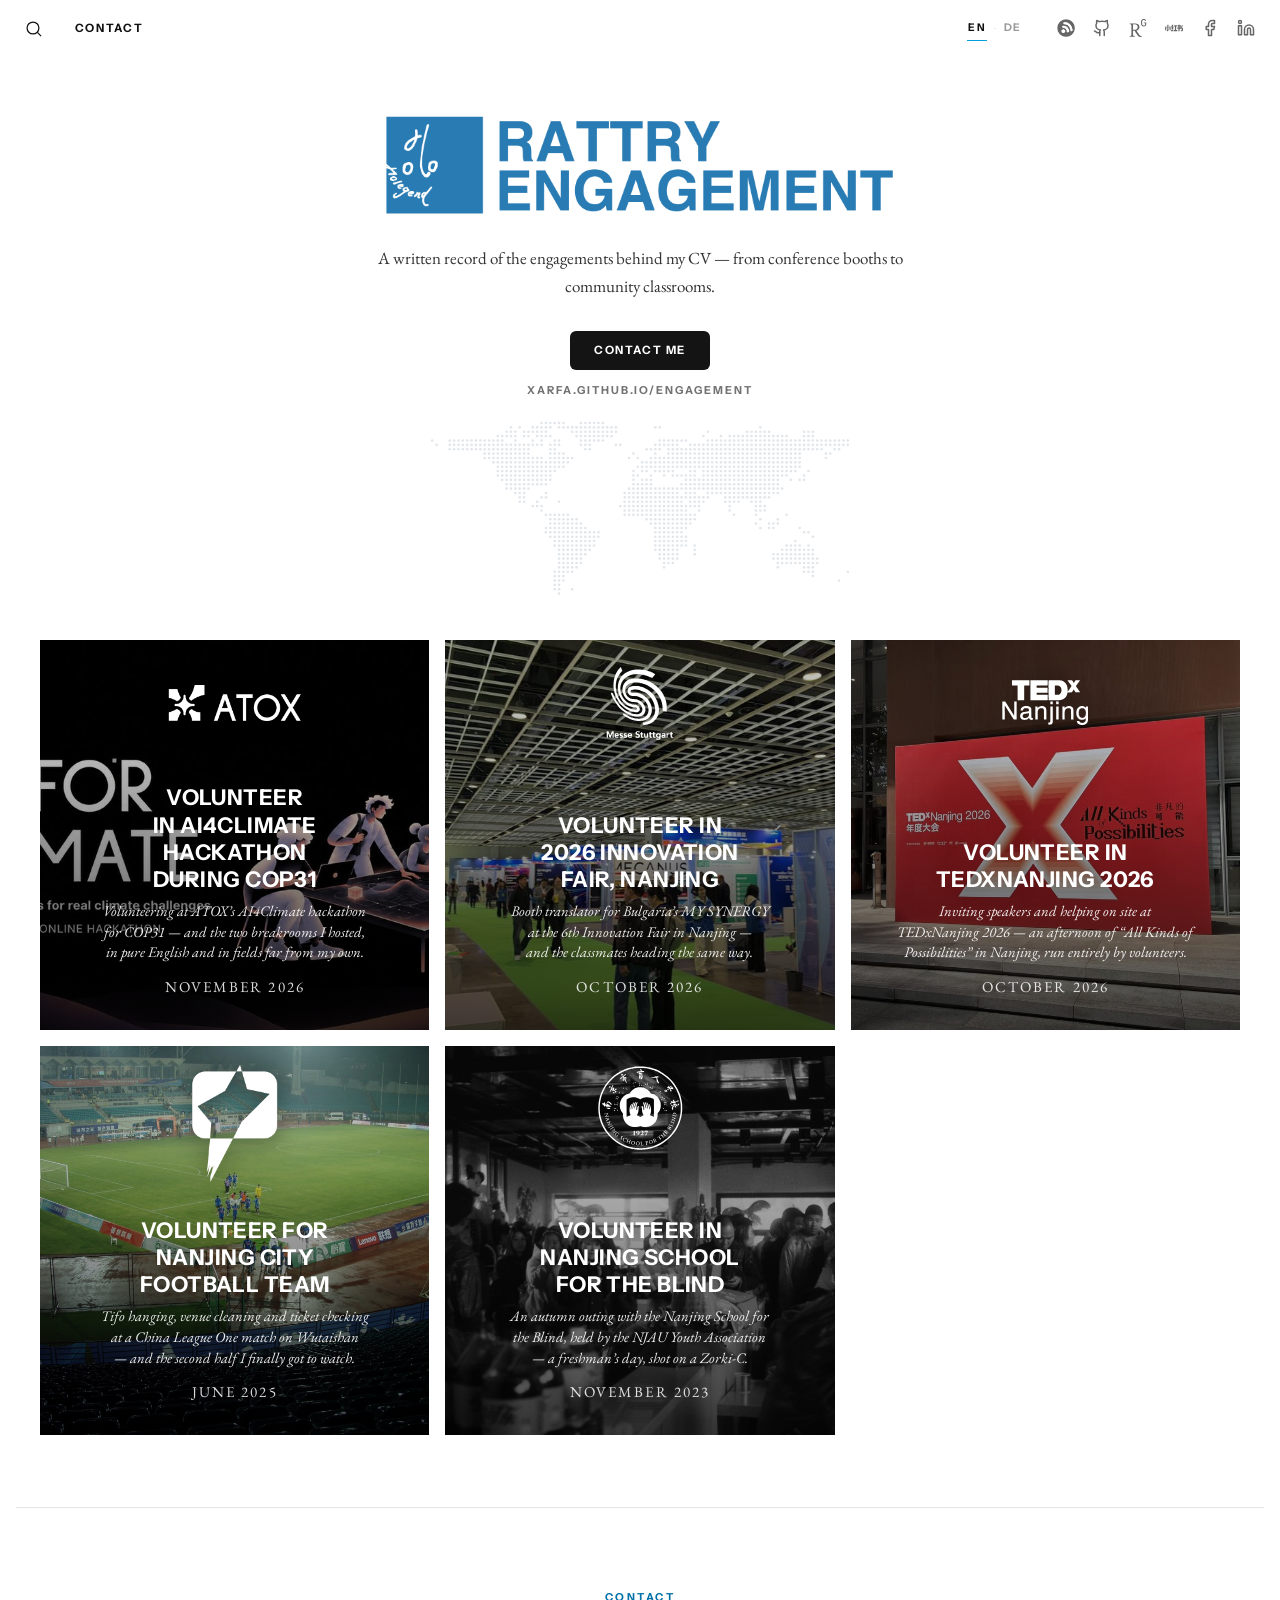
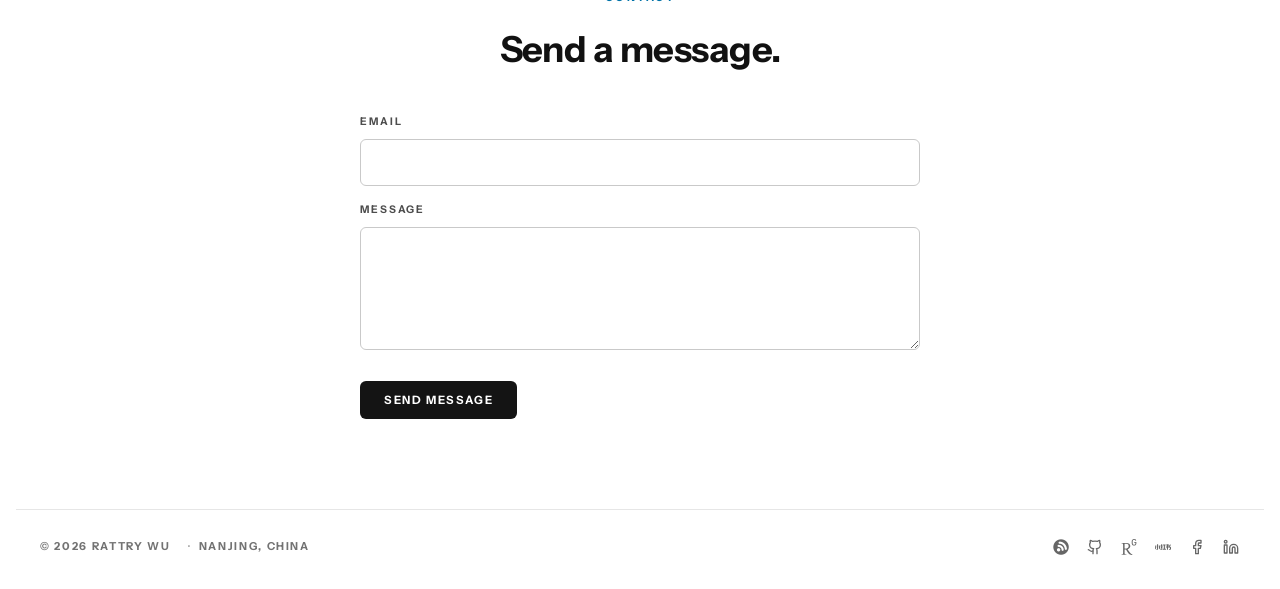
==== index.html @ fafada55 "City football: fig-6 caption corrected from the scoreboard (Nanjing City 1–0 Guangzhou Leopard, 45')" ====
<!doctype html>
<html lang="en">
<head>
<meta charset="utf-8">
<meta name="viewport" content="width=device-width, initial-scale=1">
<title>Engagement — Rattry Wu</title>
<meta name="description" content="A record of volunteering, leadership, international classes and community engagement — by Rattry Wu.">
<meta name="theme-color" content="#ffffff">
<meta property="og:type" content="website">
<meta property="og:title" content="Engagement — Rattry Wu">
<meta property="og:description" content="A record of volunteering, leadership, international classes and community engagement.">
<meta property="og:url" content="https://xarfa.github.io/Engagement/">
<meta property="og:site_name" content="Engagement — Rattry Wu">
<meta property="og:image" content="https://xarfa.github.io/Engagement/assets/og.png">
<meta property="og:image:width" content="1200">
<meta property="og:image:height" content="630">
<meta property="og:image:alt" content="Rattry Wu — Engagement">
<meta name="twitter:card" content="summary_large_image">
<link rel="canonical" href="https://xarfa.github.io/Engagement/">
<link rel="icon" href="favicon.svg" type="image/svg+xml">
<link rel="preload" href="assets/fonts/EBGaramond-var.woff2" as="font" type="font/woff2" crossorigin>
<link rel="preload" href="assets/fonts/EBGaramond-italic-var.woff2" as="font" type="font/woff2" crossorigin>
<link rel="preload" href="assets/fonts/InstrumentSans-var.woff2" as="font" type="font/woff2" crossorigin>
<script>document.documentElement.classList.add("js");</script>
<!-- GT Walsheim via Adobe Fonts: after adding the family at fonts.adobe.com,
     paste your kit link here, e.g. <link rel="stylesheet" href="https://use.typekit.net/XXXXXXX.css"> -->
<link rel="stylesheet" href="css/fonts.css">
<link rel="stylesheet" href="css/site.css?v=20261115h">
</head>
<body>

<a class="skip" href="#main">Skip to content</a>

<header class="site-head">
  <div class="head-left">
    <button class="icon-btn" type="button" data-search-open aria-label="Search engagements">
      <svg viewBox="0 0 24 24" fill="none" stroke="currentColor" stroke-width="1.5" aria-hidden="true">
        <circle cx="10.8" cy="10.8" r="7.1"/><path d="m16.1 16.1 4.4 4.4"/>
      </svg>
    </button>
    <a class="head-link" href="#contact" data-i18n="nav_contact">Contact</a>
  </div>
  <div class="head-right">
    <div class="lang-switch" role="group" aria-label="Language"></div>
    <div class="socials" data-socials role="group" aria-label="Social links"></div>
  </div>
</header>

<main id="main" tabindex="-1">
  <section class="masthead">
    <h1 class="logo-lockup" aria-label="Rattry Wu — Engagement">
      <img src="assets/logo-masthead.png" alt="Rattry — Engagement" width="1534" height="350">
    </h1>
    <p class="masthead-intro" data-i18n="intro">A written record of the engagements behind my CV — six assignments between 2024 and 2026, from conference booths to community classrooms.</p>
    <div class="masthead-actions">
      <a class="btn-solid" href="#contact" data-i18n="btn_contact">Contact me</a>
      <p class="site-url">xarfa.github.io/Engagement</p>
    </div>
    <div class="visitors" id="visitors"></div>
  </section>

  <section class="grid-section" aria-label="All engagements">
    <div class="story-grid" id="storyGrid"></div>
    <noscript>
      <p style="max-width:600px;margin:0 auto;text-align:center;font-style:italic;color:var(--mute)">
        This archive needs JavaScript to load. Please enable it, or write to
        <a href="mailto:2234545188@qq.com" style="border-bottom:1px solid currentColor">2234545188@qq.com</a>.
      </p>
    </noscript>
  </section>

  <section class="contact-block" id="contact" aria-label="Contact">
    <p class="contact-label" data-i18n="contact_label">Contact</p>
    <h2 class="contact-title" data-i18n="contact_title">Send a message.</h2>
    <form action="https://formsubmit.co/2234545188@qq.com" method="POST">
      <input type="hidden" name="_subject" value="New message from xarfa.github.io/Engagement">
      <input type="hidden" name="_captcha" value="false">
      <input type="hidden" name="_template" value="table">
      <div class="form-row">
        <label for="c-email" data-i18n="form_email">Email</label>
        <input id="c-email" type="email" name="email" autocomplete="email" required>
      </div>
      <div class="form-row">
        <label for="c-msg" data-i18n="form_message">Message</label>
        <textarea id="c-msg" name="message" rows="5" required></textarea>
      </div>
      <button class="btn-solid" type="submit" data-i18n="form_send">Send message</button>
    </form>
  </section>
</main>

<footer class="site-foot">
  <div class="site-foot-left">
    <span>© <span id="footYear">2026</span> Rattry Wu</span>
    <span>Nanjing, China</span>
  </div>
  <div class="socials" data-socials role="group" aria-label="Social links"></div>
</footer>

<script src="assets/visitors.js?v=20261114" defer></script>
<script src="js/data.js?v=20261116c" defer></script>
<script src="js/app.js?v=20261115h" defer></script>
</body>
</html>
---- css/fonts.css ----
/* Local, self-hosted variable fonts — no external requests. */
@font-face {
  font-family: "EB Garamond";
  src: url("../assets/fonts/EBGaramond-var.woff2") format("woff2");
  font-weight: 400 600;
  font-style: normal;
  font-display: swap;
}
@font-face {
  font-family: "EB Garamond";
  src: url("../assets/fonts/EBGaramond-italic-var.woff2") format("woff2");
  font-weight: 400;
  font-style: italic;
  font-display: swap;
}
@font-face {
  font-family: "Instrument Sans";
  src: url("../assets/fonts/InstrumentSans-var.woff2") format("woff2");
  font-weight: 400 700;
  font-style: normal;
  font-display: swap;
}
---- css/site.css ----
/* ==========================================================================
   Engagement — Rattry Wu
   System matched to the UN Volunteers × Exposure reference:
   white paper, near-black ink, one UN sky-blue accent, EB Garamond body,
   grotesque caps for titles. Square cards, 16px gutters, 24px margins,
   1440px container, 582–700px reading column.
   ========================================================================== */

:root {
  --paper: #ffffff;
  --wash: #f4f6f7;
  --ink: #111111;
  --ink-soft: #4d4d4d;
  --mute: #737373;
  --line: #e6e6e6;
  --line-strong: #c9c9c9;
  --blue: #009edb;
  --blue-deep: #0083c1;
  --blue-text: #0072a8;
  --ink-intro: #333333;
  --sans: "gt-walsheim", "Instrument Sans", "Helvetica Neue", Helvetica, Arial, sans-serif;
  --serif: "EB Garamond", Garamond, "Times New Roman", serif;
  --pad: 24px;
  --max: 1200px;
  --head: 58px;
  --measure: 582px;
  --ease: cubic-bezier(.22, .61, .36, 1);
}

*,
*::before,
*::after { box-sizing: border-box; }

html {
  scroll-behavior: smooth;
  scroll-padding-top: 72px;
  overflow-x: clip;
  -webkit-text-size-adjust: 100%;
}

body {
  margin: 0;
  background: var(--paper);
  color: var(--ink);
  font-family: var(--serif);
  font-size: 18px;
  line-height: 1.6;
  -webkit-font-smoothing: antialiased;
  text-rendering: optimizeLegibility;
}

body.is-locked { overflow: hidden; }

img { display: block; max-width: 100%; }

a { color: inherit; text-decoration: none; }

button {
  font: inherit;
  color: inherit;
  background: none;
  border: 0;
  padding: 0;
  cursor: pointer;
}

::selection { background: rgba(0, 158, 219, .16); }

:focus-visible {
  outline: 2px solid var(--blue);
  outline-offset: 4px;
  border-radius: 1px;
}

.visually-hidden {
  position: absolute !important;
  width: 1px; height: 1px;
  margin: -1px; padding: 0;
  overflow: hidden;
  clip: rect(0 0 0 0);
  white-space: nowrap;
  border: 0;
}

.skip {
  position: fixed;
  top: 10px; left: 10px;
  z-index: 200;
  padding: 10px 16px;
  background: var(--ink);
  color: #fff;
  font-family: var(--sans);
  font-size: 12px;
  letter-spacing: .08em;
  text-transform: uppercase;
  transform: translateY(-160%);
  transition: transform .2s var(--ease);
}
.skip:focus { transform: translateY(0); }

/* ================= HEADER ================= */

.site-head {
  position: sticky;
  top: 0;
  z-index: 60;
  height: var(--head);
  display: flex;
  align-items: center;
  justify-content: space-between;
  gap: 18px;
  padding: 0 var(--pad);
  background: rgba(255, 255, 255, .9);
  -webkit-backdrop-filter: blur(12px);
  backdrop-filter: blur(12px);
  border-bottom: 1px solid transparent;
  transition: border-color .35s var(--ease), height .35s var(--ease),
              background-color .35s var(--ease), backdrop-filter .35s var(--ease);
}
.site-head.is-scrolled {
  border-bottom-color: var(--line);
  height: 52px;
  background: rgba(255, 255, 255, .97);
}
body.is-locked:not(.story-page) .site-head {
  padding-right: calc(var(--pad) + var(--sbw, 0px));
}

.head-left,
.head-right {
  display: flex;
  align-items: center;
  gap: clamp(12px, 2vw, 26px);
  min-width: 0;
}

.head-actions {
  display: flex;
  align-items: center;
  gap: clamp(12px, 2vw, 26px);
}

.icon-btn {
  display: inline-flex;
  align-items: center;
  justify-content: center;
  width: 30px;
  height: 30px;
  color: var(--ink);
  transition: color .2s var(--ease), opacity .2s var(--ease);
}
.icon-btn:hover { color: var(--blue-deep); }
.icon-btn svg { width: 20px; height: 20px; }

/* align the magnifier's ink to the 24px shared left rail */
.head-left .icon-btn:first-child { margin-left: -5px; }

.head-link {
  font-family: var(--sans);
  font-size: 11.5px;
  font-weight: 700;
  letter-spacing: .15em;
  text-transform: uppercase;
  color: var(--ink);
  padding: 4px 0;
  border-bottom: 1px solid transparent;
  transition: border-color .25s var(--ease), color .25s var(--ease);
}
.head-link:hover { color: var(--blue-deep); border-bottom-color: currentColor; }

/* language switch */
.lang-switch { display: flex; align-items: center; gap: 7px; margin-right: 4px; }
.lang-switch span { color: var(--line-strong); font-size: 10px; }
.lang-switch button {
  font-family: var(--sans);
  font-size: 10.5px;
  font-weight: 700;
  letter-spacing: .12em;
  color: #9a9a9a;
  padding: 4px 1px 3px;
  border-bottom: 1px solid transparent;
  transition: color .2s var(--ease), border-color .2s var(--ease);
}
.lang-switch button:hover { color: var(--ink); }
.lang-switch button.is-active { color: var(--ink); border-bottom-color: var(--blue); }
.story-page .site-head .lang-switch button { color: rgba(255, 255, 255, .72); }
.story-page .site-head .lang-switch button:hover { color: #fff; }
.story-page .site-head .lang-switch button.is-active { color: #fff; border-bottom-color: #fff; }
.story-page .site-head.is-solid .lang-switch button,
.story-page .site-head.is-plain .lang-switch button { color: #9a9a9a; }
.story-page .site-head.is-solid .lang-switch button.is-active,
.story-page .site-head.is-plain .lang-switch button.is-active { color: var(--ink); border-bottom-color: var(--blue); }

.socials {
  display: flex;
  align-items: center;
  gap: 16px;
  margin-left: 4px;
}
.social {
  display: inline-flex;
  width: 20px;
  height: 20px;
  align-items: center;
  justify-content: center;
  transition: transform .3s var(--ease);
}
.social img {
  width: 18px;
  height: 18px;
  filter: grayscale(1) brightness(0) opacity(.6);
  transition: filter .22s var(--ease), opacity .22s var(--ease);
}
.social:hover img { filter: grayscale(1) brightness(0) opacity(.85); }
.social:hover { transform: translateY(-1px); }
.social.is-off { cursor: default; }
.social.is-off:hover { transform: none; }
.social.is-off:hover img { filter: grayscale(1) brightness(0) opacity(.6); }

/* LinkedIn has no public link: icon stays, hover/focus reveals a name tag */
.social { position: relative; }
.is-tip .tip {
  position: absolute;
  top: calc(100% + 9px);
  right: -6px;
  background: #141414;
  color: #fff;
  font-family: var(--sans);
  font-size: 9.5px;
  font-weight: 700;
  letter-spacing: .12em;
  text-transform: uppercase;
  padding: 6px 10px;
  border-radius: 4px;
  white-space: nowrap;
  opacity: 0;
  transform: translateY(-3px);
  transition: opacity .2s var(--ease), transform .2s var(--ease);
  pointer-events: none;
  z-index: 70;
}
.is-tip:hover .tip,
.is-tip:focus .tip { opacity: 1; transform: none; }

.head-back {
  display: inline-flex;
  align-items: center;
  gap: 9px;
  font-family: var(--sans);
  font-size: 11px;
  font-weight: 700;
  letter-spacing: .15em;
  text-transform: uppercase;
  color: var(--ink-soft);
  transition: color .2s var(--ease);
  white-space: nowrap;
}
.head-back svg { width: 17px; height: 12px; }
.head-back:hover { color: var(--blue-deep); }

/* ================= HOME / MASTHEAD ================= */

.masthead {
  width: 100%;
  max-width: calc(var(--max) + 2 * var(--pad));
  margin: 0 auto;
  padding: clamp(30px, 5vh, 52px) var(--pad) 0;
}

/* UN-logo-style lockup, artwork provided by the owner (blue emblem + wordmark) */
.logo-lockup {
  width: max-content;
  margin: 0 auto;
  font-size: 0;
}
.logo-lockup img {
  width: clamp(340px, 42vw, 600px);
  height: auto;
  display: block;
}

/* text lockup (404 page) */
.lockup {
  width: max-content;
  margin: 0 auto;
  font-family: var(--sans);
  font-weight: 700;
  text-transform: uppercase;
  color: var(--blue);
}
.lockup .ln {
  display: block;
  overflow: hidden;
  padding-bottom: .06em;
  margin-bottom: -.06em;
}
.lockup .ln > span {
  display: inline-block;
  transform: translateY(112%);
  animation: rise .85s cubic-bezier(.2, .7, .2, 1) forwards;
}
.lockup .ln:nth-child(2) > span { animation-delay: .1s; }
.lockup-top { font-size: clamp(23px, 3.9vw, 51px); line-height: 1.02; letter-spacing: .015em; }
.lockup .ln:not(.lockup-top) { font-size: clamp(42px, 7.1vw, 93px); line-height: 1; letter-spacing: .015em; }
@keyframes rise { to { transform: none; } }

/* entrance choreography: label leads, hero text and masthead intro follow */
.story-hero-inner > *, .story-byline, .masthead-intro, .masthead-actions {
  opacity: 0;
  transform: translateY(10px);
  animation: heroIn .7s var(--ease) forwards;
}
.story-kicker { animation-delay: .35s; }
.story-title { animation-delay: .1s; }
.story-sub { animation-delay: .2s; }
.story-byline, .masthead-intro { animation-delay: .35s; }
.masthead-actions { animation-delay: .5s; }
@keyframes heroIn { to { opacity: 1; transform: none; } }

.masthead-intro {
  max-width: 600px;
  margin: clamp(14px, 2.2vh, 22px) auto 0;
  text-align: center;
  font-size: 17px;
  line-height: 1.6;
  color: var(--ink-intro);
}

.masthead-actions {
  margin-top: clamp(22px, 3.5vh, 40px);
  display: flex;
  flex-direction: column;
  align-items: center;
  gap: 12px;
}

.btn-solid {
  display: inline-block;
  padding: 10px 24px;
  background: #141414;
  color: #fff;
  font-family: var(--sans);
  font-size: 11.5px;
  font-weight: 700;
  letter-spacing: .14em;
  text-transform: uppercase;
  border-radius: 6px;
  transition: background-color .25s var(--ease), transform .25s var(--ease);
}
.btn-solid:hover { background: #000; transform: translateY(-1px); }

.site-url {
  margin: 0;
  font-family: var(--sans);
  font-size: 11px;
  font-weight: 700;
  letter-spacing: .18em;
  text-transform: uppercase;
  color: var(--mute);
}

/* visitor cities map (dot-matrix world, adapted from wffp) — compact, inside the masthead */
.visitors {
  margin: clamp(12px, 2vh, 20px) auto 0;
  max-width: 420px;
  text-align: center;
}
.visitors svg { width: 100%; height: auto; display: block; }
.visitors .v-cities {
  display: none;
  margin: 14px 0 0;
  font-family: var(--serif);
  font-size: 13px;
  font-style: italic;
  line-height: 1.6;
  color: var(--mute);
}

/* ================= STORY GRID ================= */

.grid-section {
  padding: clamp(28px, 4.5vh, 52px) 0 clamp(56px, 8vh, 96px);
}

.story-grid {
  width: 100%;
  max-width: calc(var(--max) + 2 * var(--pad));
  margin: 0 auto;
  padding: 0 var(--pad);
  display: grid;
  grid-template-columns: repeat(3, minmax(0, 1fr));
  gap: 16px;
  min-height: 60vh;
}

.card {
  position: relative;
  display: block;
  aspect-ratio: 1 / 1;
  overflow: hidden;
  background: var(--wash);
  isolation: isolate;
}

.card-photo {
  position: absolute;
  inset: 0;
  z-index: 0;
}
.card-photo img {
  position: absolute;
  inset: 0;
  width: 100%;
  height: 100%;
  object-fit: cover;
  filter: saturate(.86);
  opacity: 0;
  transform: scale(1.04);
  transition: opacity .7s var(--ease), transform .9s var(--ease);
}
.card.has-image .card-photo img { opacity: 1; transform: scale(1); }
/* hover-in fast, release cinematic */
.card.has-image:hover .card-photo img {
  transform: scale(1.045);
  transition: opacity .7s var(--ease), transform .45s var(--ease);
}

/* UNV-style bottom scrim keeps the white titles readable */
.card-scrim {
  position: absolute;
  inset: 0;
  z-index: 1;
  background: linear-gradient(to top,
    rgba(0, 0, 0, .72) 0%,
    rgba(0, 0, 0, .48) 38%,
    rgba(0, 0, 0, .28) 70%,
    rgba(0, 0, 0, .24) 100%);
  opacity: 0;
  transition: opacity .5s var(--ease);
}
.card.has-image .card-scrim { opacity: 1; }

.card-body {
  position: absolute;
  z-index: 2;
  inset: auto 0 0;
  padding: 0 clamp(18px, 2vw, 30px) clamp(22px, 2.4vw, 34px);
  text-align: center;
  color: var(--ink);
}
.card-title {
  margin: 0 auto;
  max-width: 10.5em;
  font-family: var(--sans);
  font-size: clamp(17px, 1.7vw, 24px);
  font-weight: 700;
  line-height: 1.25;
  letter-spacing: .02em;
  text-transform: uppercase;
  text-wrap: balance;
}
.card-deck {
  margin: 8px 0 0;
  font-family: var(--serif);
  font-size: clamp(14.5px, 1.15vw, 16.5px);
  font-style: italic;
  line-height: 1.4;
  color: var(--ink-soft);
  text-wrap: balance;
}
.card-date {
  display: block;
  margin-top: 12px;
  font-family: var(--serif);
  font-size: 15px;
  letter-spacing: .14em;
  text-transform: uppercase;
  color: var(--mute);
}

.card.has-image .card-body { color: #fff; }
.card.has-image .card-deck { color: rgba(255, 255, 255, .92); }
.card.has-image .card-date { color: rgba(255, 255, 255, .85); }

.card.has-image:hover .card-title {
  text-decoration: underline;
  text-decoration-thickness: 1.5px;
  text-underline-offset: 5px;
  text-decoration-color: rgba(255, 255, 255, .65);
}

/* organiser mark overlaid top-centre of the card (per story: data.js `logos.card`) */
.card-logo {
  position: absolute;
  z-index: 2;
  top: 5%;
  left: 50%;
  transform: translateX(-50%);
  width: 34%;
  height: auto;
  pointer-events: none;
  filter: drop-shadow(0 1px 12px rgba(0, 0, 0, .38));
}

/* load-in stagger — hidden state only when JS is known to run (.js on <html>) */
@keyframes revealIn {
  to { opacity: 1; transform: none; }
}
.js .reveal {
  opacity: 0;
  transform: translateY(14px);
  animation: revealIn .8s var(--ease) forwards;
  animation-delay: calc(var(--i, 0) * 45ms + 380ms);
}

/* scroll reveal — reference rhythm: 500ms / 10px / scale .99 */
.sr {
  opacity: 0;
  transform: translateY(10px) scale(.99);
  transition: opacity .5s cubic-bezier(.42, 0, .2, .99),
              transform .5s cubic-bezier(.42, 0, .2, .99);
}
.sr.is-in { opacity: 1; transform: none; }
@media (prefers-reduced-motion: reduce) {
  .sr { opacity: 1; transform: none; transition: none; }
}
@media print {
  .sr { opacity: 1 !important; transform: none !important; }
}

@media (max-width: 920px) {
  .story-grid { grid-template-columns: repeat(2, minmax(0, 1fr)); }
  .card-title { font-size: clamp(16px, 2.2vw, 22px); }
  .card-deck { font-size: 15px; }
}

@media (max-width: 640px) {
  :root { --head: 54px; --pad: 20px; }
  .story-grid { grid-template-columns: minmax(0, 1fr); }
  .masthead { padding-top: 44px; }
  .lockup-top { font-size: clamp(19px, 5.2vw, 24px); }
  .lockup .ln:not(.lockup-top) { font-size: clamp(35px, 9.5vw, 44px); }
  .masthead-intro { font-size: 16px; }
  .card-title { font-size: 23px; }
  .card-deck { font-size: 15.5px; }
  .card-date { font-size: 13px; }
}

@media (max-width: 560px) {
  .site-head .socials { display: none; }
}

/* ================= STORY DETAIL ================= */

.story-page .site-head {
  position: fixed;
  left: 0;
  right: 0;
  background: transparent;
  -webkit-backdrop-filter: none;
  backdrop-filter: none;
  border-bottom-color: transparent;
  color: #fff;
}
.story-page .site-head .head-back,
.story-page .site-head .head-link,
.story-page .site-head .icon-btn {
  color: #fff;
  text-shadow: 0 1px 18px rgba(0, 0, 0, .5);
}
.story-page .site-head .social img {
  filter: grayscale(1) brightness(0) invert(1) opacity(.72);
}
.story-page .site-head .social:hover img { filter: grayscale(1) brightness(0) invert(1) opacity(.95); }
.story-page .site-head .social.is-off:hover img { filter: grayscale(1) brightness(0) invert(1) opacity(.72); }
.story-page .site-head.is-solid {
  background: rgba(255, 255, 255, .97);
  -webkit-backdrop-filter: blur(12px);
  backdrop-filter: blur(12px);
  border-bottom-color: var(--line);
  height: 52px;
  color: var(--ink);
}
.story-page .site-head.is-solid .head-back,
.story-page .site-head.is-solid .head-link,
.story-page .site-head.is-solid .icon-btn { color: var(--ink); text-shadow: none; }
.story-page .site-head.is-solid .social img {
  filter: grayscale(1) brightness(0) opacity(.5);
}
.story-page .site-head.is-solid .social:hover img { filter: grayscale(1) brightness(0) opacity(.85); }
.story-page .site-head.is-solid .icon-btn:hover { color: var(--blue-deep); }

/* in-app 404: white page behind a fixed transparent header — make it solid */
.story-page.is-plain .site-head {
  background: rgba(255, 255, 255, .97);
  -webkit-backdrop-filter: blur(12px);
  backdrop-filter: blur(12px);
  border-bottom-color: var(--line);
}
.story-page.is-plain .site-head .head-back,
.story-page.is-plain .site-head .head-link,
.story-page.is-plain .site-head .icon-btn { color: var(--ink); text-shadow: none; }
.story-page.is-plain .site-head .social img { filter: grayscale(1) brightness(0) opacity(.6); }
.story-page.is-plain .site-head .social:hover img { filter: grayscale(1) brightness(0) opacity(.85); }

.story-hero {
  position: relative;
  min-height: 100svh;
  display: grid;
  place-items: center;
  overflow: hidden;
  padding: clamp(110px, 16vh, 170px) var(--pad) clamp(86px, 12vh, 120px);
  background: #1a1a1a;
  color: #fff;
  text-align: center;
  isolation: isolate;
}
.story-hero::after {
  content: "";
  position: absolute;
  inset: 0;
  z-index: 1;
  background:
    linear-gradient(180deg, rgba(0, 0, 0, .46) 0%, rgba(0, 0, 0, .22) 48%, rgba(0, 0, 0, .58) 100%),
    radial-gradient(90% 70% at 50% 45%, rgba(0, 0, 0, .12) 20%, rgba(0, 0, 0, .24) 100%);
  pointer-events: none;
}
.story-hero-media {
  position: absolute;
  inset: 0;
  z-index: 0;
  will-change: transform;
}
.story-hero-media img {
  width: 100%;
  height: 100%;
  object-fit: cover;
  filter: saturate(.86);
  opacity: 0;
  transform: scale(1.04);
  transition: opacity .9s var(--ease), transform 1.1s var(--ease);
}
.story-hero.has-image .story-hero-media img { opacity: 1; transform: scale(1); }

/* engagement logos stacked at the bottom-left of the cover
   (per story: data.js `logos.hero`, listed bottom-up — first entry sits lowest).
   Each logo's render width comes from data (`w`, % of column) so marks with
   different aspect ratios keep a similar optical mass — not same-width,
   not same-height. Column width follows the owner's marker. */
.story-hero-logos {
  position: absolute;
  z-index: 3;
  left: clamp(10px, 1.8vw, 30px);
  bottom: clamp(14px, 2.8vh, 30px);
  width: clamp(72px, 12.4vw, 176px);
  display: flex;
  flex-direction: column-reverse;
  align-items: flex-start;
  gap: clamp(10px, 1.8vh, 14px);
  pointer-events: none;
}
.story-hero-logos img {
  height: auto;
  max-width: none; /* lg.w may exceed the column (e.g. 200) — let it through */
  filter: drop-shadow(0 1px 14px rgba(0, 0, 0, .45));
}

.story-hero-inner {
  position: relative;
  z-index: 3;
  width: 100%;
  max-width: 900px;
  margin: 0 auto;
}
.story-kicker {
  margin: clamp(18px, 3vh, 26px) 0 0;
  font-family: var(--sans);
  font-size: 10.5px;
  font-weight: 700;
  letter-spacing: .26em;
  text-transform: uppercase;
  color: rgba(255, 255, 255, .85);
}
.story-title {
  margin: 0 auto;
  max-width: 860px;
  font-family: var(--sans);
  font-size: clamp(27px, 4.6vw, 40px);
  font-weight: 700;
  line-height: 1.18;
  letter-spacing: .075em;
  text-transform: uppercase;
  text-wrap: balance;
  color: #fff;
}
.story-sub {
  margin: clamp(16px, 2.6vh, 24px) auto 0;
  max-width: 760px;
  font-family: var(--serif);
  font-size: clamp(19px, 2.2vw, 27px);
  font-style: italic;
  line-height: 1.4;
  color: rgba(255, 255, 255, .92);
  text-wrap: balance;
}
/* Bottom-anchored author group: avatar → By Rattry Wu → date */
.story-byline {
  position: absolute;
  z-index: 3;
  left: 0;
  right: 0;
  bottom: clamp(26px, 4.5vh, 44px);
  margin: 0;
  display: flex;
  flex-direction: column;
  align-items: center;
  gap: 10px;
  text-align: center;
}
.byline-avatar {
  width: 80px;
  height: 80px;
  border-radius: 50%;
  object-fit: cover;
  border: 2px solid rgba(255, 255, 255, .45);
  background: rgba(255, 255, 255, .12);
  opacity: 0;
  transform: scale(1.04);
  transition: opacity .6s var(--ease), transform .9s var(--ease);
}
.story-hero.has-avatar .byline-avatar { opacity: 1; transform: none; }
.byline-name {
  margin: 0;
  font-family: var(--sans);
  font-size: 16px;
  font-weight: 700;
  letter-spacing: .04em;
  color: #fff;
}
.byline-name .by {
  font-family: var(--serif);
  font-size: 17px;
  font-weight: 400;
  letter-spacing: 0;
  text-transform: none;
  margin-right: .35em;
  color: rgba(255, 255, 255, .85);
}
.byline-date {
  margin: 0;
  font-family: var(--serif);
  font-size: 15px;
  color: rgba(255, 255, 255, .85);
}
.byline-date .sep { margin: 0 .55em; opacity: .6; }

.story-main {
  padding: clamp(48px, 7vh, 76px) var(--pad) clamp(64px, 9vh, 110px);
}

/* UNV reading column: EB Garamond 18/27.4, single measure */
.story-body {
  max-width: var(--measure);
  margin: 0 auto;
  font-size: 18px;
  line-height: 1.52;
  color: var(--ink);
}
.story-body p {
  margin: 0 0 21px;
  text-wrap: pretty;
}
.story-body blockquote {
  margin: clamp(40px, 6vh, 60px) auto;
  padding: 0;
  max-width: 640px;
  text-align: center;
  font-size: clamp(21px, 2vw, 25px);
  font-style: italic;
  line-height: 1.42;
  color: var(--ink);
  text-wrap: balance;
}
.story-body blockquote p { margin: 0; }
.story-body blockquote cite {
  display: block;
  margin-top: 16px;
  font-family: var(--sans);
  font-size: 10px;
  font-style: normal;
  font-weight: 700;
  letter-spacing: .22em;
  text-transform: uppercase;
  color: var(--mute);
}
.story-body figure {
  margin: clamp(36px, 5vh, 52px) 0;
}
.story-body figure.variant-center {
  max-width: 82%;
  margin-inline: auto;
}
.story-body figure.variant-left {
  max-width: 65%;
  margin-right: auto;
}
.story-body figure.variant-right {
  max-width: 65%;
  margin-left: auto;
}
@media (max-width: 640px) {
  .story-body figure.variant-center,
  .story-body figure.variant-left,
  .story-body figure.variant-right { max-width: 100%; }
}
.story-body .fig-frame {
  position: relative;
  aspect-ratio: 4 / 3;
  overflow: hidden;
  background: var(--wash);
}
.story-body .fig-frame > span {
  position: absolute;
  inset: 0;
  display: grid;
  place-items: center;
  font-family: var(--sans);
  font-size: 9px;
  font-weight: 700;
  letter-spacing: .22em;
  text-transform: uppercase;
  color: var(--mute);
}
.story-body .fig-frame img {
  position: absolute;
  inset: 0;
  width: 100%;
  height: 100%;
  object-fit: cover;
  filter: saturate(.86);
  opacity: 0;
  transform: scale(1.03);
  transition: opacity .6s var(--ease), transform 1.2s var(--ease);
}
.story-body .fig-frame.has-image img { opacity: 1; transform: none; }
.story-body .fig-frame.has-image > span { display: none; }
/* Private figures (data flag `privacy: true`) — frosted glass until the
   pointer approaches, the frame is focused, or it is tapped on touch.
   The blur is cosmetic only: the reader explicitly asks to see. */
.story-body .fig-privacy .fig-frame img {
  filter: saturate(.86) blur(22px);
  transform: scale(1.08);
  transition: opacity .6s var(--ease), transform 1.2s var(--ease), filter .45s var(--ease);
}
.story-body .fig-privacy .fig-frame.has-image img { opacity: 1; transform: scale(1.08); }
.story-body .fig-privacy .fig-frame.is-open img { filter: saturate(.86); transform: none; }
.story-body .fig-privacy .fig-frame:focus-visible { outline: 2px solid var(--blue); outline-offset: 3px; }
.fig-veil {
  position: absolute;
  inset: 0;
  display: grid;
  place-items: center;
  background: rgba(255, 255, 255, .16);
  transition: opacity .35s var(--ease);
  pointer-events: none;
}
.fig-veil-pill {
  display: inline-flex;
  align-items: center;
  gap: 7px;
  padding: 9px 16px;
  border-radius: 999px;
  background: rgba(255, 255, 255, .93);
  border: 1px solid rgba(17, 17, 17, .14);
  box-shadow: 0 6px 24px rgba(17, 17, 17, .12);
  font-family: var(--sans);
  font-size: 9.5px;
  font-weight: 700;
  letter-spacing: .16em;
  text-transform: uppercase;
  color: var(--ink);
}
.fig-veil-pill svg { width: 11px; height: 11px; flex: none; }
.fig-veil .pt { display: none; }
@media (hover: none) {
  .fig-veil .ph { display: none; }
  .fig-veil .pt { display: inline; }
}
.story-body .fig-privacy .fig-frame.is-open .fig-veil { opacity: 0; }
.story-body figcaption {
  margin-top: 12px;
  font-family: var(--serif);
  font-size: 17px;
  font-style: italic;
  line-height: 1.5;
  color: var(--mute);
}
.story-body figcaption .credit {
  display: block;
  margin-top: 4px;
  font-family: var(--sans);
  font-size: 9.5px;
  font-style: normal;
  font-weight: 700;
  letter-spacing: .1em;
  text-transform: uppercase;
  color: #a8a8a8;
}

.story-end {
  max-width: var(--measure);
  margin: clamp(52px, 8vh, 84px) auto 0;
  padding-top: 28px;
  border-top: 1px solid var(--line);
  display: flex;
  align-items: flex-start;
  justify-content: space-between;
  gap: 28px;
}
.story-end-label {
  display: block;
  margin-bottom: 12px;
  font-family: var(--sans);
  font-size: 11px;
  font-weight: 700;
  letter-spacing: .22em;
  text-transform: uppercase;
  color: var(--blue-text);
}
.story-next { max-width: 480px; display: block; }
.story-next-title {
  display: block;
  font-family: var(--sans);
  font-size: clamp(17px, 1.7vw, 22px);
  font-weight: 700;
  line-height: 1.24;
  letter-spacing: .02em;
  text-transform: uppercase;
  transition: color .25s var(--ease);
}
.story-next:hover .story-next-title { color: var(--blue-deep); transform: translateX(4px); }
.story-next-title { transition: color .25s var(--ease), transform .3s var(--ease); }
.story-next-meta {
  display: block;
  margin-top: 8px;
  font-family: var(--serif);
  font-size: 14.5px;
  font-style: italic;
  color: var(--mute);
}
.story-back-link {
  flex: none;
  display: inline-flex;
  align-items: center;
  gap: 9px;
  margin-top: 3px;
  font-family: var(--sans);
  font-size: 10px;
  font-weight: 700;
  letter-spacing: .15em;
  text-transform: uppercase;
  color: var(--ink-soft);
  white-space: nowrap;
  transition: color .2s var(--ease);
}
.story-back-link svg { width: 16px; height: 11px; }
.story-back-link:hover { color: var(--blue-deep); }

/* ================= SEARCH ================= */

.search {
  position: fixed;
  inset: 0;
  z-index: 120;
  background: var(--paper);
  opacity: 0;
  visibility: hidden;
  transition: opacity .3s var(--ease), visibility .3s;
}
.search.is-open { opacity: 1; visibility: visible; }
.search-inner {
  transform: translateY(-10px);
  opacity: 0;
  transition: transform .35s var(--ease), opacity .35s var(--ease);
}
.search.is-open .search-inner { transform: none; opacity: 1; }
.search-inner {
  max-width: 1100px;
  margin: 0 auto;
  padding: clamp(26px, 7vh, 68px) var(--pad) 40px;
}
.search-top {
  display: flex;
  align-items: flex-end;
  justify-content: space-between;
  gap: 20px;
  border-bottom: 1px solid var(--ink);
  padding-bottom: 12px;
  transition: border-color .25s var(--ease);
}
.search:focus-within .search-top { border-bottom-color: var(--blue); }
.search-top > div { flex: 1; min-width: 0; }
.search-label {
  display: block;
  margin-bottom: 14px;
  font-family: var(--sans);
  font-size: 9.5px;
  font-weight: 700;
  letter-spacing: .24em;
  text-transform: uppercase;
  color: var(--blue-text);
}
.search-input {
  width: 100%;
  border: 0;
  background: transparent;
  font-family: var(--serif);
  font-size: clamp(24px, 3.4vw, 40px);
  line-height: 1.2;
  color: var(--ink);
  outline: none;
  padding: 0;
}
.search-input::placeholder { color: var(--mute); font-style: italic; }
.search-input::-webkit-search-cancel-button,
.search-input::-webkit-search-decoration { -webkit-appearance: none; appearance: none; }
.search-close {
  flex: none;
  width: 38px;
  height: 38px;
  display: grid;
  place-items: center;
  color: var(--ink);
  border: 1px solid var(--line-strong);
  border-radius: 50%;
  transition: color .2s var(--ease), border-color .2s var(--ease), transform .3s var(--ease);
}
.search-close:hover { color: var(--blue-deep); border-color: var(--blue); transform: rotate(90deg); }
.search-close svg { width: 15px; height: 15px; }

.search-count {
  margin: 20px 0 0;
  font-family: var(--sans);
  font-size: 9.5px;
  font-weight: 700;
  letter-spacing: .22em;
  text-transform: uppercase;
  color: var(--mute);
}
.search-results {
  margin-top: 8px;
  max-height: calc(100vh - 260px);
  max-height: calc(100svh - 260px);
  overflow-y: auto;
  overscroll-behavior: contain;
}
.search-result {
  display: grid;
  grid-template-columns: 38px minmax(0, 1fr) auto;
  align-items: baseline;
  gap: 16px;
  padding: 20px 0 19px;
  border-bottom: 1px solid var(--line);
  transition: padding-left .28s var(--ease), border-color .28s var(--ease);
}
.search-result:hover,
.search-result.is-active,
.search-result:focus-visible {
  padding-left: 8px;
  border-bottom-color: var(--line-strong);
}
.search-num {
  font-family: var(--sans);
  font-size: 9px;
  font-weight: 700;
  letter-spacing: .14em;
  color: var(--mute);
}
.search-title {
  display: block;
  font-family: var(--sans);
  font-size: clamp(14px, 1.35vw, 18px);
  font-weight: 700;
  line-height: 1.3;
  letter-spacing: .05em;
  text-transform: uppercase;
}
.search mark {
  background: none;
  color: var(--blue-text);
}
.search-meta {
  display: block;
  margin: 6px 0 0;
  font-family: var(--serif);
  font-size: 14px;
  font-style: italic;
  line-height: 1.4;
  color: var(--ink-soft);
}
.search-date {
  font-family: var(--serif);
  font-size: 11px;
  letter-spacing: .14em;
  text-transform: uppercase;
  color: var(--ink-soft);
  white-space: nowrap;
}
.search-empty {
  padding: 48px 0;
  font-family: var(--serif);
  font-size: 21px;
  font-style: italic;
  color: var(--mute);
}
.search-empty strong { color: var(--ink); font-weight: 400; }
.search-hint {
  margin-top: 24px;
  font-family: var(--sans);
  font-size: 9px;
  font-weight: 700;
  letter-spacing: .14em;
  text-transform: uppercase;
  color: var(--mute);
}
.search-hint kbd {
  font-family: inherit;
  border: 1px solid var(--line-strong);
  border-radius: 3px;
  padding: 2px 5px;
  margin: 0 2px;
  font-size: 8.5px;
}
@media (hover: none) and (pointer: coarse) {
  .search-hint { display: none; }
}

/* ================= CONTACT ================= */

.contact-block {
  width: 100%;
  max-width: calc(var(--max) + 2 * var(--pad));
  margin: 0 auto;
  padding: clamp(56px, 9vh, 96px) var(--pad) clamp(64px, 10vh, 110px);
  border-top: 1px solid var(--line);
  text-align: center;
}
.contact-label {
  margin: 0 0 14px;
  font-family: var(--sans);
  font-size: 11px;
  font-weight: 700;
  letter-spacing: .22em;
  text-transform: uppercase;
  color: var(--blue-text);
}
.contact-title {
  margin: 0 0 clamp(26px, 4vh, 40px);
  font-family: var(--sans);
  font-size: clamp(24px, 3vw, 36px);
  font-weight: 700;
  letter-spacing: -.015em;
  color: var(--ink);
}
.contact-block form { max-width: 560px; margin: 0 auto; text-align: left; }
.form-row { margin-bottom: 16px; }
.form-row label {
  display: block;
  margin-bottom: 8px;
  font-family: var(--sans);
  font-size: 10.5px;
  font-weight: 700;
  letter-spacing: .18em;
  text-transform: uppercase;
  color: var(--ink-soft);
}
.form-row input,
.form-row textarea {
  width: 100%;
  padding: 13px 16px;
  border: 1px solid var(--line-strong);
  border-radius: 6px;
  background: #fff;
  font-family: var(--sans);
  font-size: 15px;
  color: var(--ink);
  outline: none;
  resize: vertical;
  transition: border-color .2s var(--ease);
}
.form-row input:focus,
.form-row textarea:focus { border-color: var(--blue); }
.contact-block .btn-solid { margin-top: 6px; }

/* ================= FOOTER ================= */

.site-foot {
  width: 100%;
  max-width: calc(var(--max) + 2 * var(--pad));
  margin: 0 auto;
  padding: 28px var(--pad);
  border-top: 1px solid var(--line);
  display: flex;
  align-items: center;
  justify-content: space-between;
  gap: 20px;
  font-family: var(--sans);
  font-size: 11px;
  font-weight: 700;
  letter-spacing: .15em;
  text-transform: uppercase;
  color: var(--mute);
}
.site-foot-left { display: flex; align-items: center; gap: 18px; }
.site-foot-left span + span::before { content: "·"; margin: 0 .6em 0 0; opacity: .55; }
.site-foot a { transition: color .2s var(--ease); }
.site-foot a:hover { color: var(--blue-deep); }
.site-foot .socials { margin-left: 0; gap: 16px; }
.site-foot .social { width: 18px; height: 18px; }
.site-foot .social img { width: 16px; height: 16px; }

@media (max-width: 900px) {
  .story-end { flex-direction: column; gap: 22px; }
}

@media (max-width: 640px) {
  .story-hero { padding-top: 100px; padding-bottom: 90px; }
  .story-kicker { letter-spacing: .2em; }
  .story-title { font-size: clamp(25px, 8vw, 32px); letter-spacing: .06em; }
  .story-byline { bottom: clamp(22px, 4vh, 36px); gap: 8px; }
  .story-sub { font-size: 18px; }
  .byline-avatar { width: 64px; height: 64px; }
  .story-hero-logos { width: clamp(56px, 15vw, 84px); gap: 10px; }
  .byline-name { font-size: 14.5px; }
  .byline-name .by { font-size: 15.5px; }
  .byline-date { font-size: 13.5px; }
  .story-byline span { white-space: nowrap; }
  .story-main { padding-top: 40px; }
  .story-body { font-size: 17.5px; }
  .story-body blockquote { font-size: 21px; }
  .story-end { margin-top: 44px; }
  .site-foot { flex-wrap: wrap; row-gap: 14px; }
  .search-result { grid-template-columns: 26px minmax(0, 1fr); gap: 10px; }
  .search-date { grid-column: 2; margin-top: 5px; }
  .search-results { max-height: calc(100vh - 230px); max-height: calc(100svh - 230px); }
  .head-actions { gap: 12px; }
}

@media print {
  .site-head, .site-foot, .search { display: none !important; }
  .story-hero { min-height: auto; background: none; }
  .card-photo, .story-hero-media, .card-scrim, .story-hero::after { display: none !important; }
  .card-body, .card-body *,
  .story-hero, .story-hero-inner,
  .story-hero-inner *,
  .story-byline, .story-byline * { color: var(--ink) !important; }
  .reveal, .sr { opacity: 1 !important; transform: none !important; }
}

@media (prefers-reduced-motion: reduce) {
  html { scroll-behavior: auto; }
  *, *::before, *::after {
    animation-duration: .001ms !important;
    animation-iteration-count: 1 !important;
    transition-duration: .001ms !important;
  }
  .reveal { opacity: 1; transform: none; }
  .lockup .ln > span { transform: none; }
  .story-hero-inner > *, .story-byline, .masthead-intro, .masthead-actions { opacity: 1; transform: none; }
  .story-hero-media { will-change: auto; transform: none !important; }
}
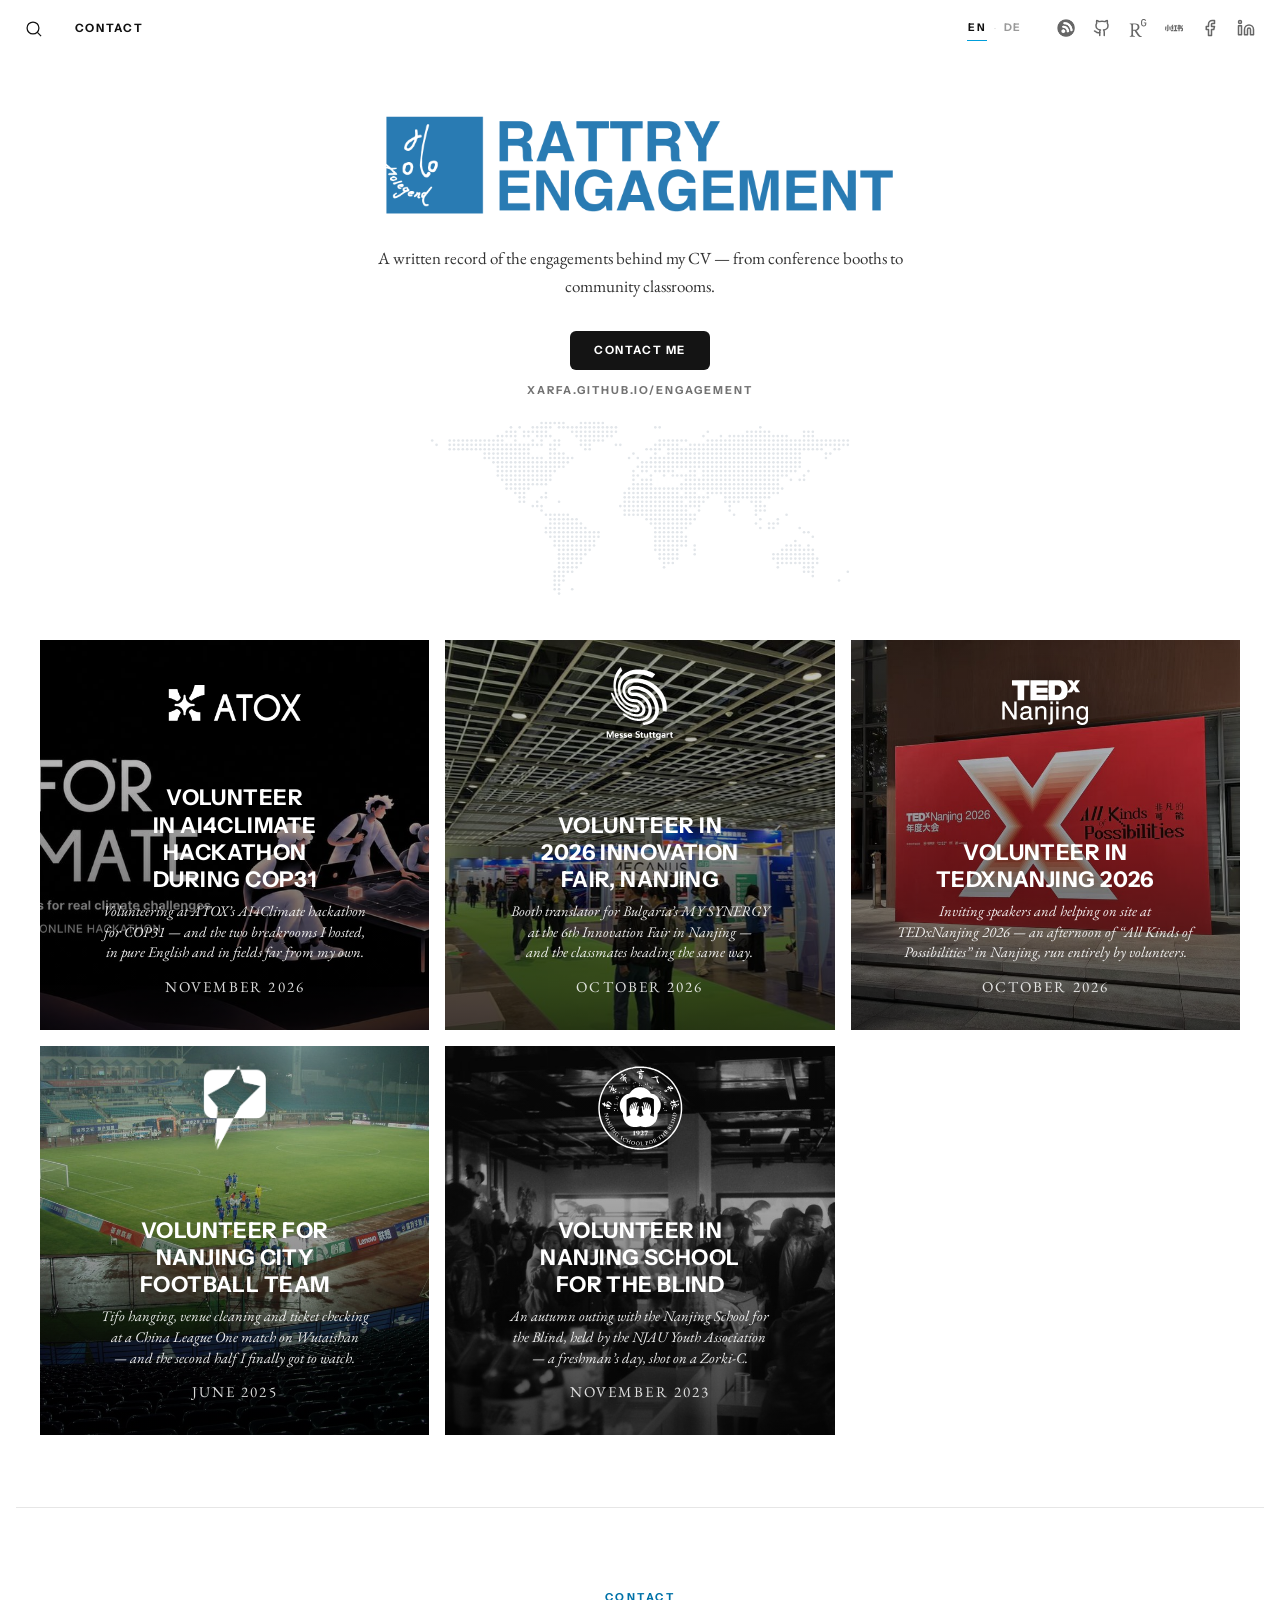
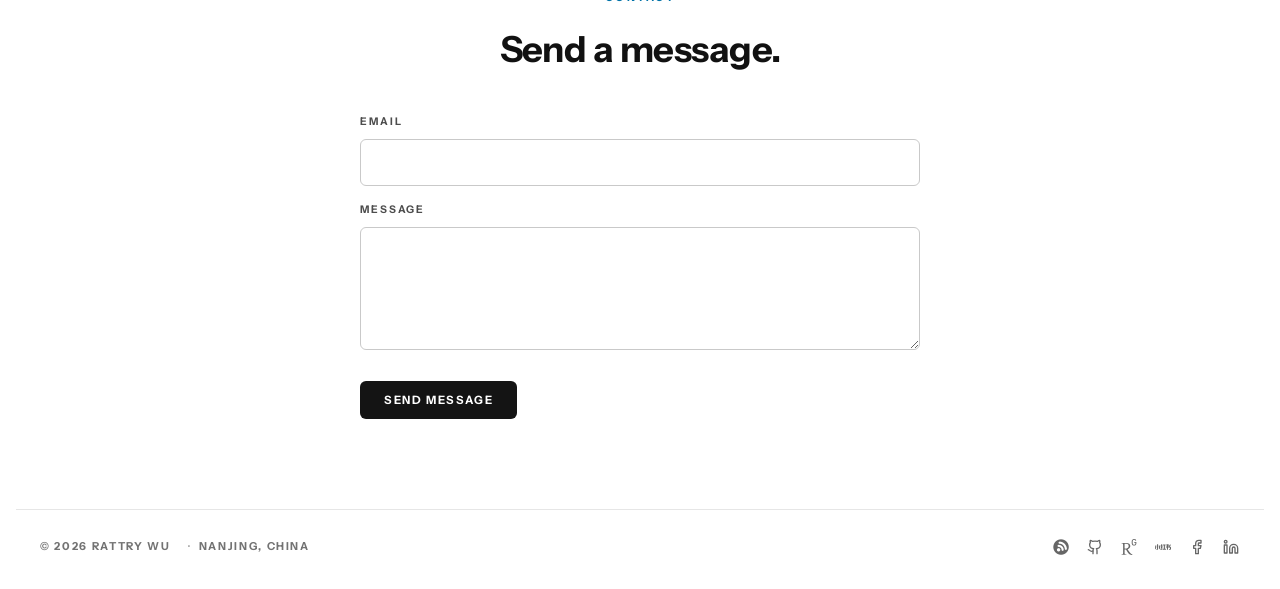
==== commit f10e1bbb: "City football: logo scaled down — card w 22→16, hero w 60→42 (a solid mark reads larger than line em" ====
--- a/index.html
+++ b/index.html
@@ -98,7 +98,7 @@
 </footer>
 
 <script src="assets/visitors.js?v=20261114" defer></script>
-<script src="js/data.js?v=20261116c" defer></script>
+<script src="js/data.js?v=20261116d" defer></script>
 <script src="js/app.js?v=20261115h" defer></script>
 </body>
 </html>
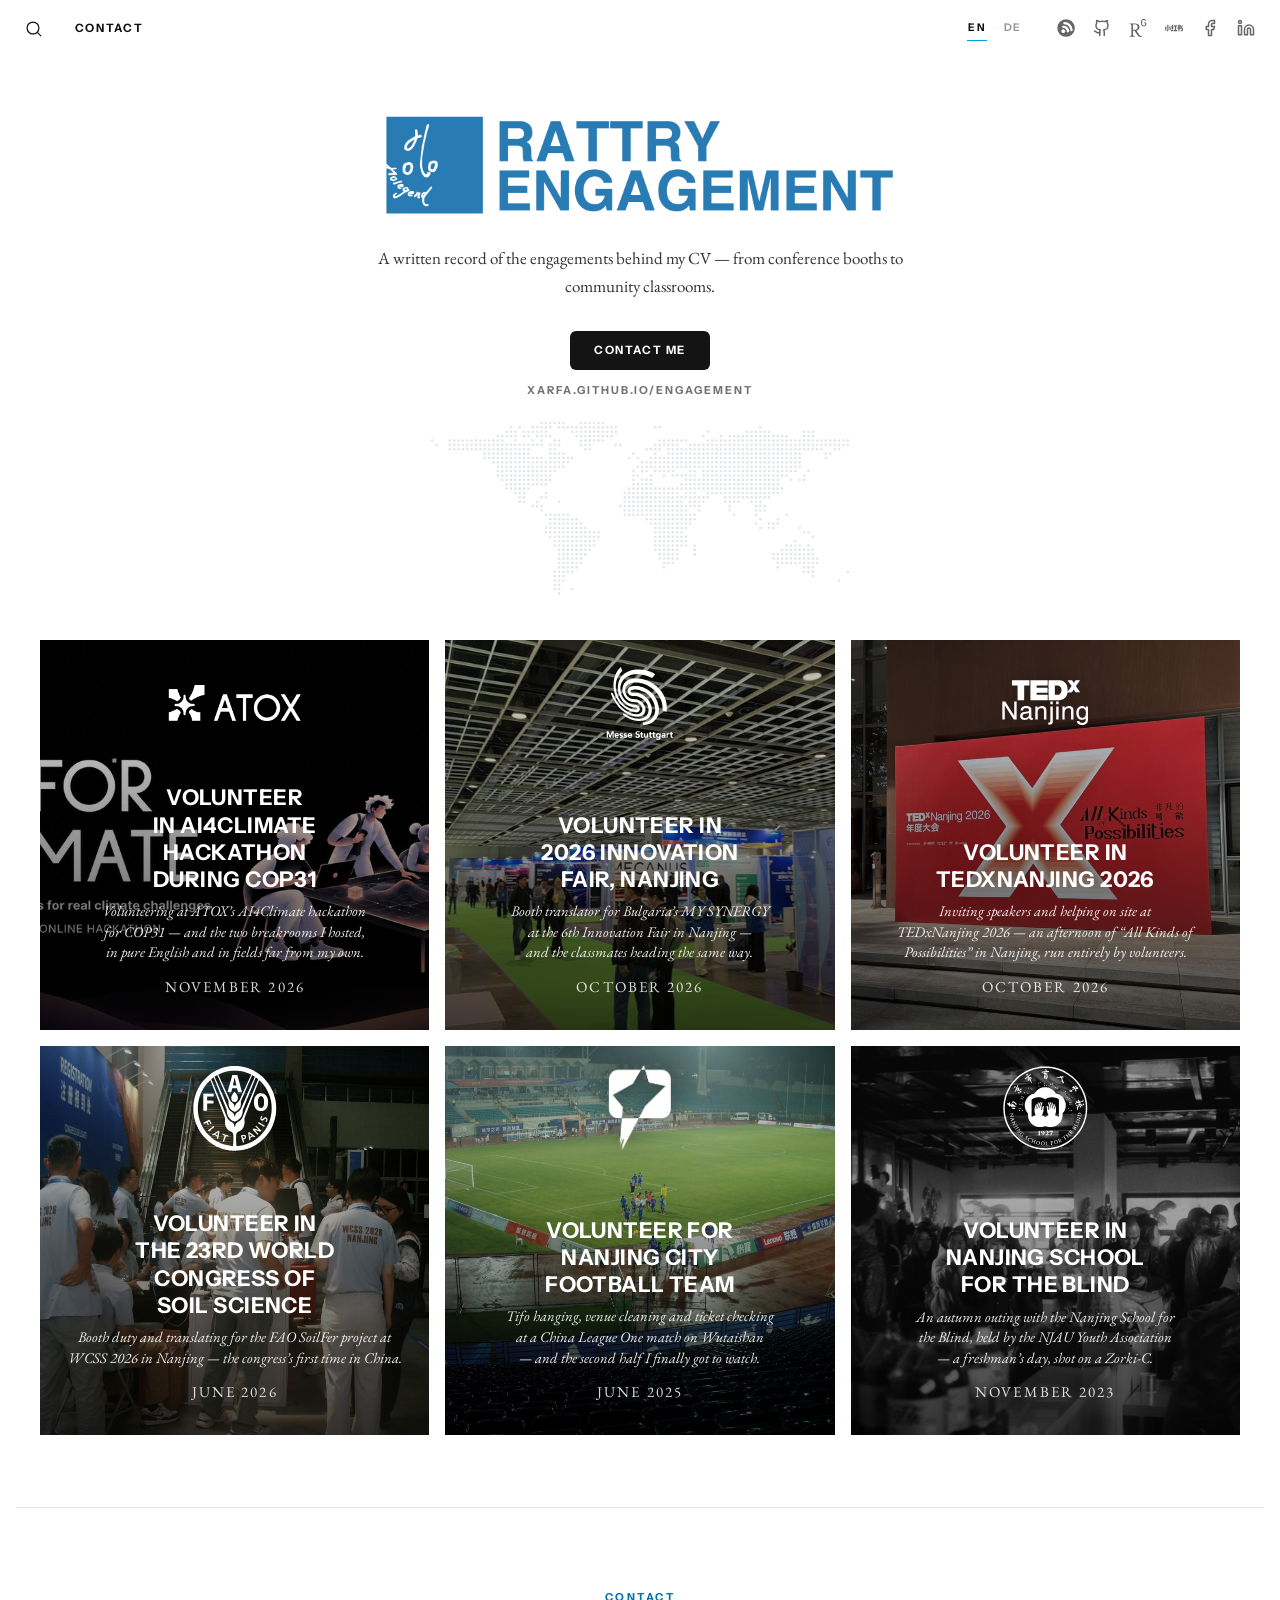
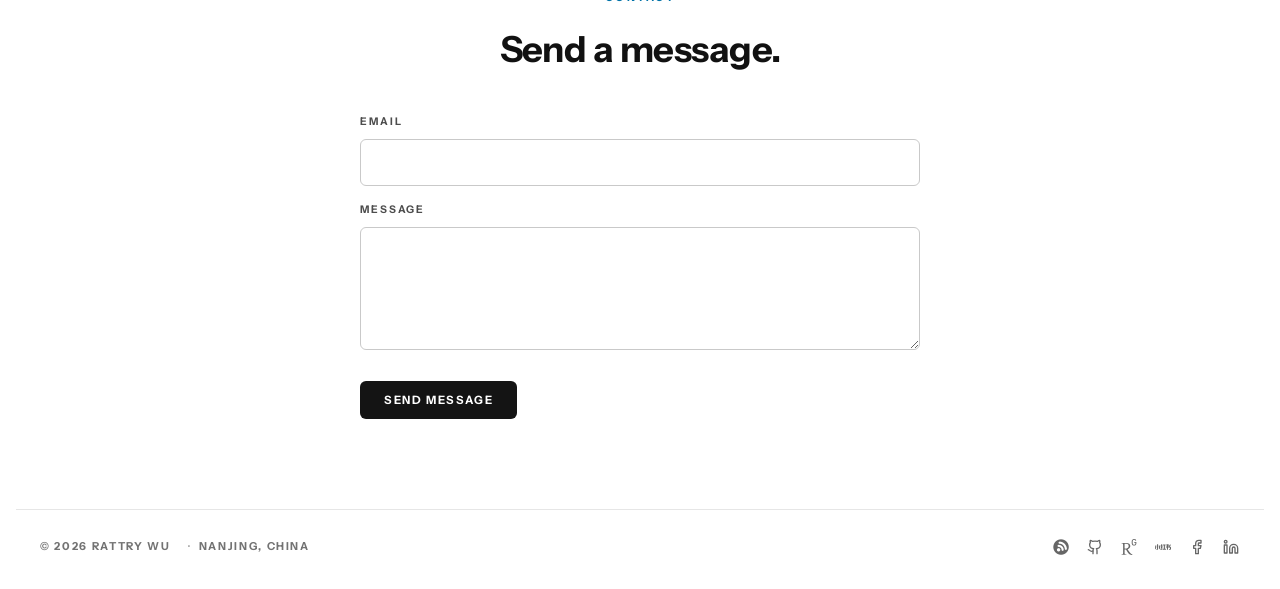
==== commit 75b86a2d: "World Soil Congress (WCSS 2026): replace the hidden placeholder with the real story — cover from the" ====
--- a/index.html
+++ b/index.html
@@ -98,7 +98,7 @@
 </footer>
 
 <script src="assets/visitors.js?v=20261114" defer></script>
-<script src="js/data.js?v=20261116d" defer></script>
+<script src="js/data.js?v=20261116e" defer></script>
 <script src="js/app.js?v=20261115h" defer></script>
 </body>
 </html>
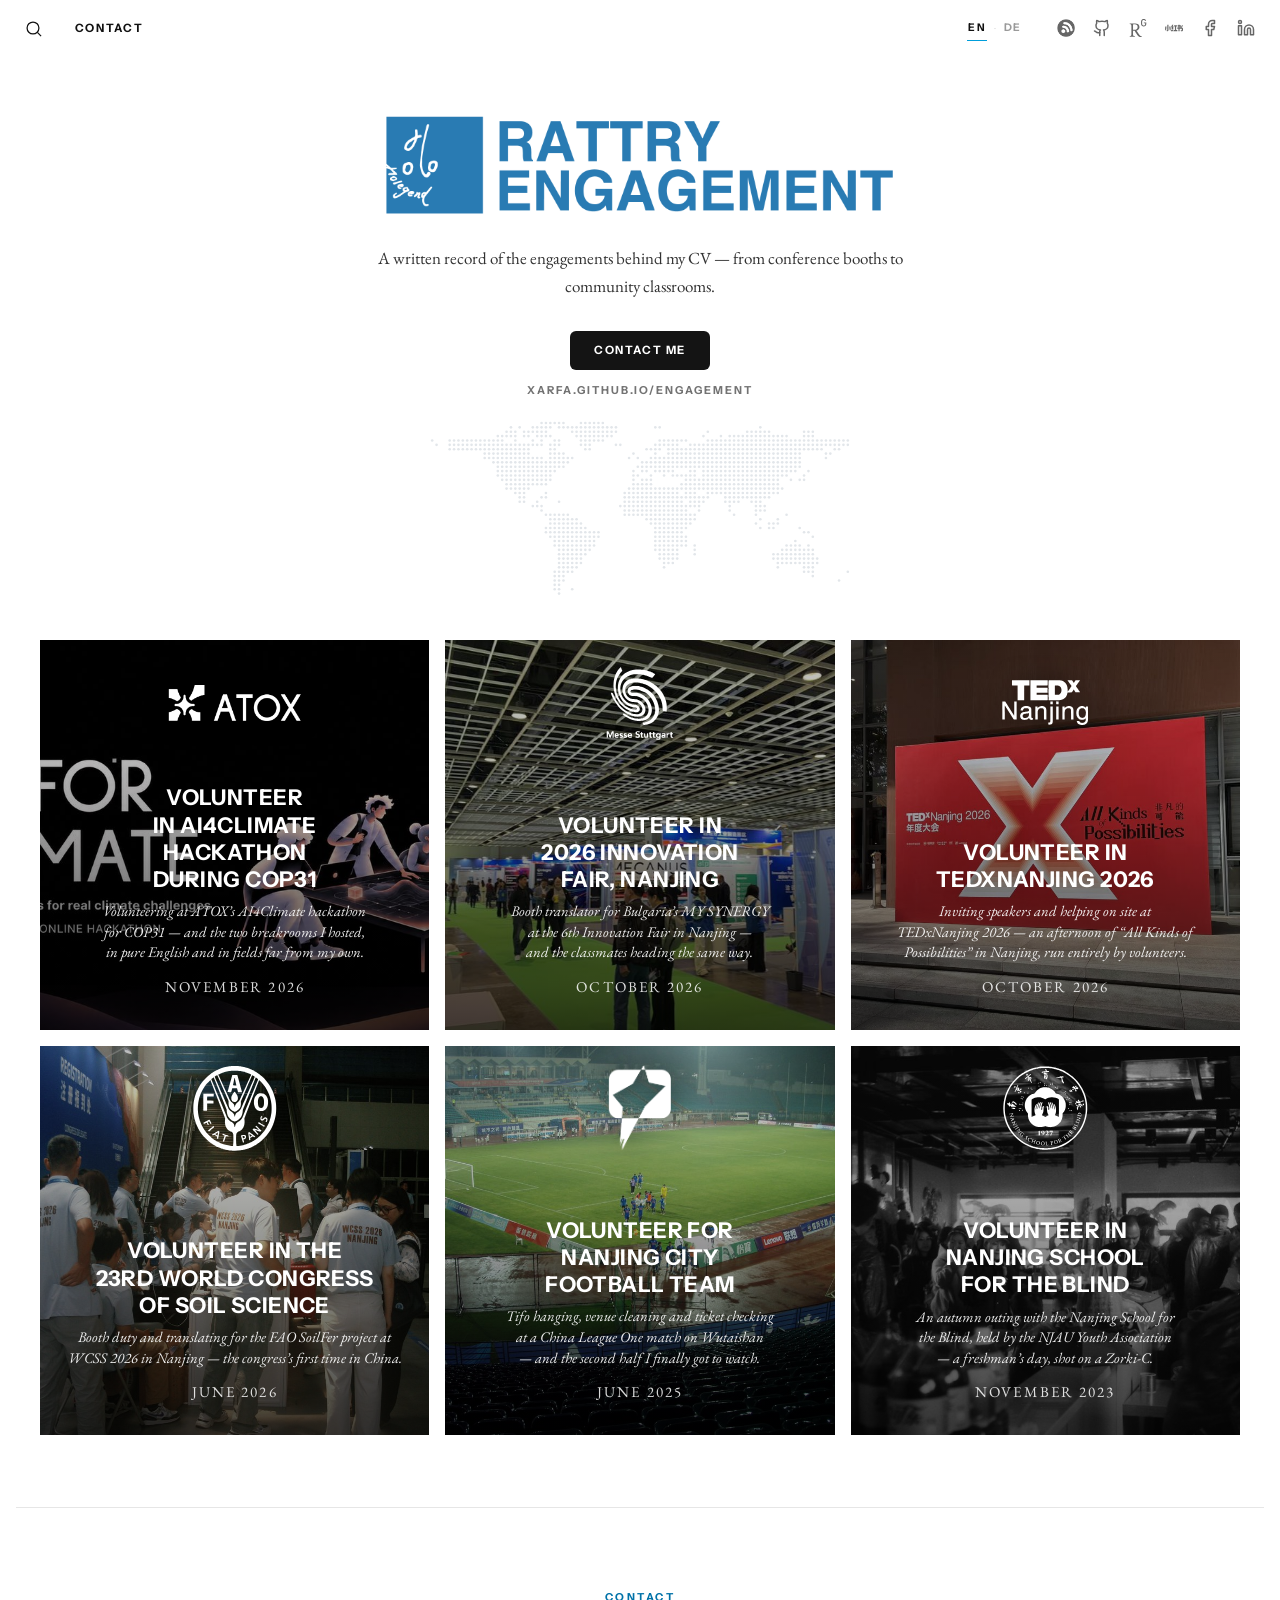
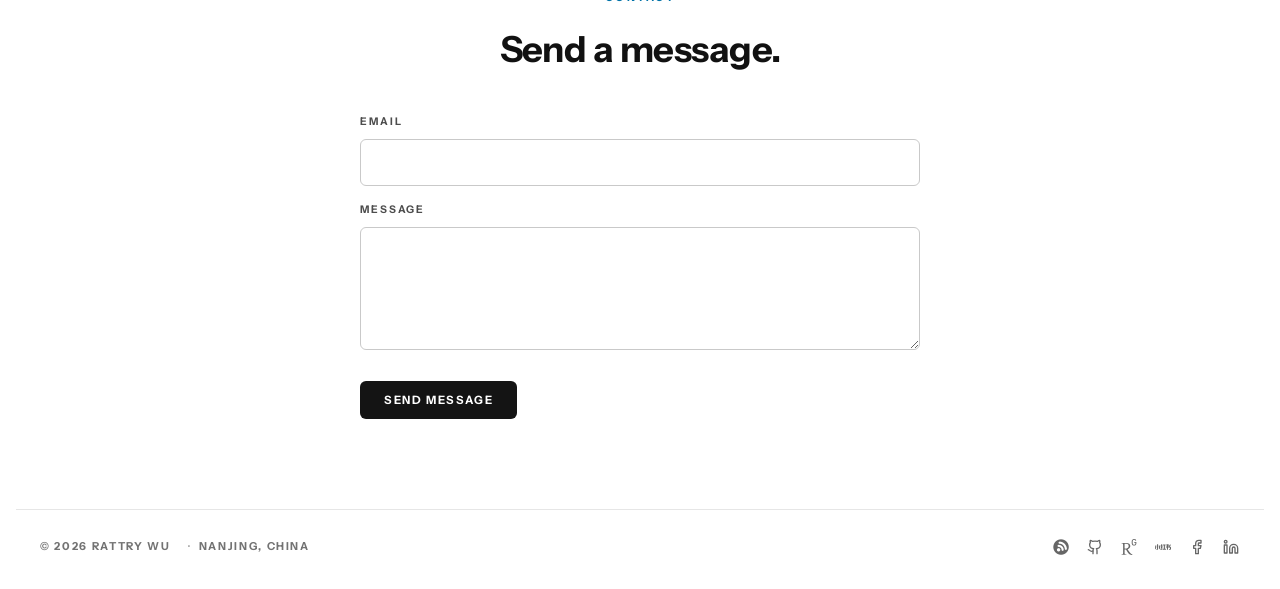
==== commit 026c145d: "WCSS card: owner's three-line title (cardTitle/cardTitleMax), FAO card mark at 22% to match the blin" ====
--- a/index.html
+++ b/index.html
@@ -98,7 +98,7 @@
 </footer>
 
 <script src="assets/visitors.js?v=20261114" defer></script>
-<script src="js/data.js?v=20261116e" defer></script>
-<script src="js/app.js?v=20261115h" defer></script>
+<script src="js/data.js?v=20261116g" defer></script>
+<script src="js/app.js?v=20261116g" defer></script>
 </body>
 </html>
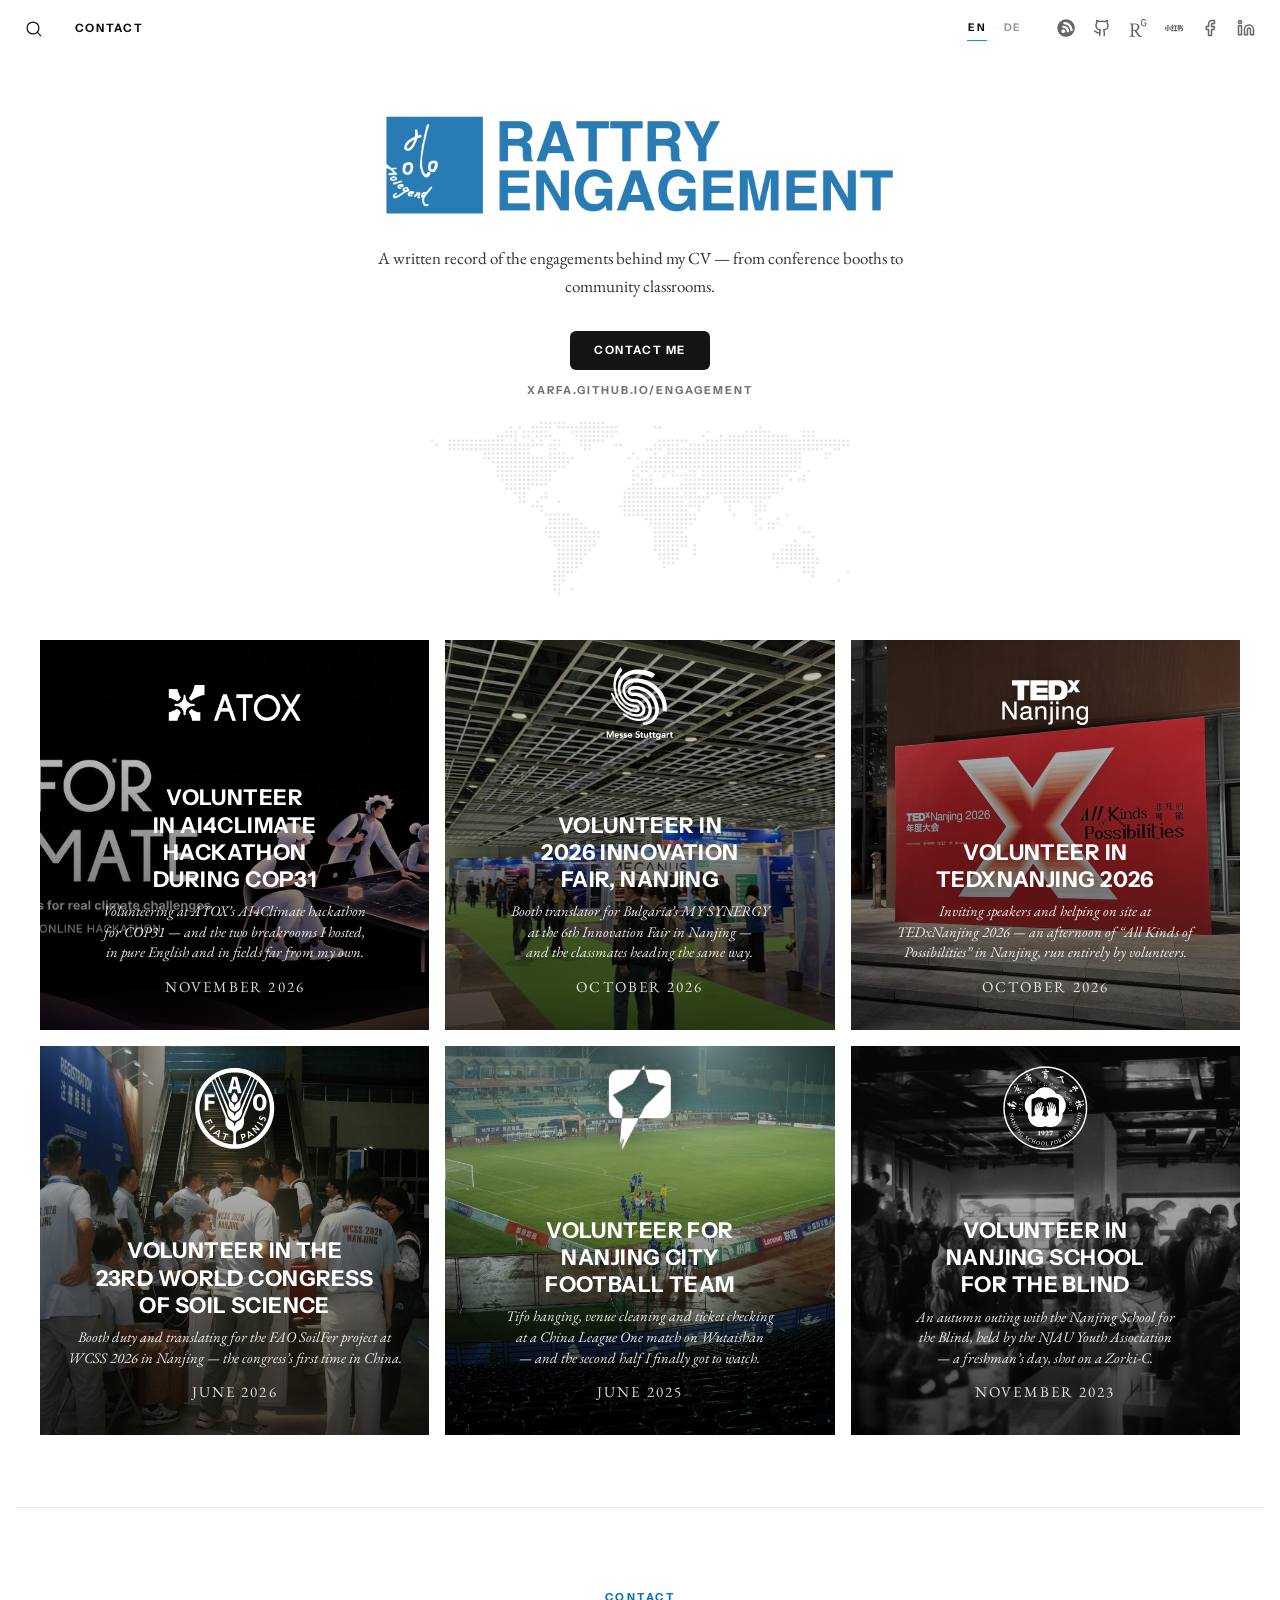
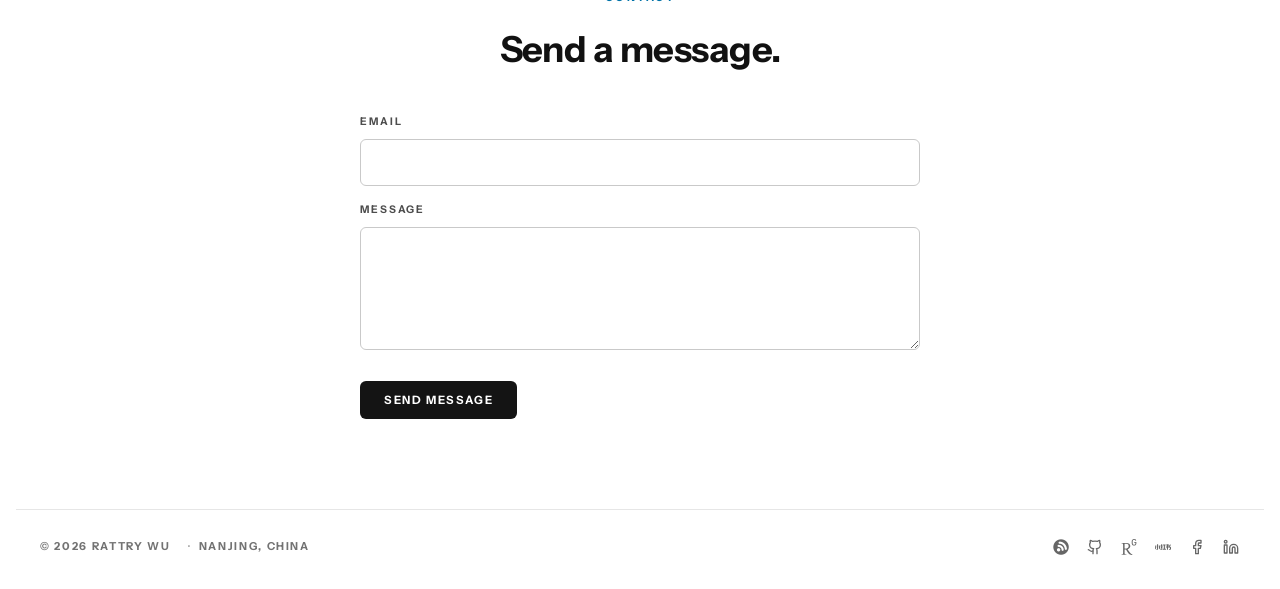
==== commit b4e09e90: "WCSS card: FAO mark 5% smaller (w 21, 86px → 82px), optical centre held at 16%; bump data v=20261116" ====
--- a/index.html
+++ b/index.html
@@ -98,7 +98,7 @@
 </footer>
 
 <script src="assets/visitors.js?v=20261114" defer></script>
-<script src="js/data.js?v=20261116g" defer></script>
+<script src="js/data.js?v=20261116i" defer></script>
 <script src="js/app.js?v=20261116g" defer></script>
 </body>
 </html>
